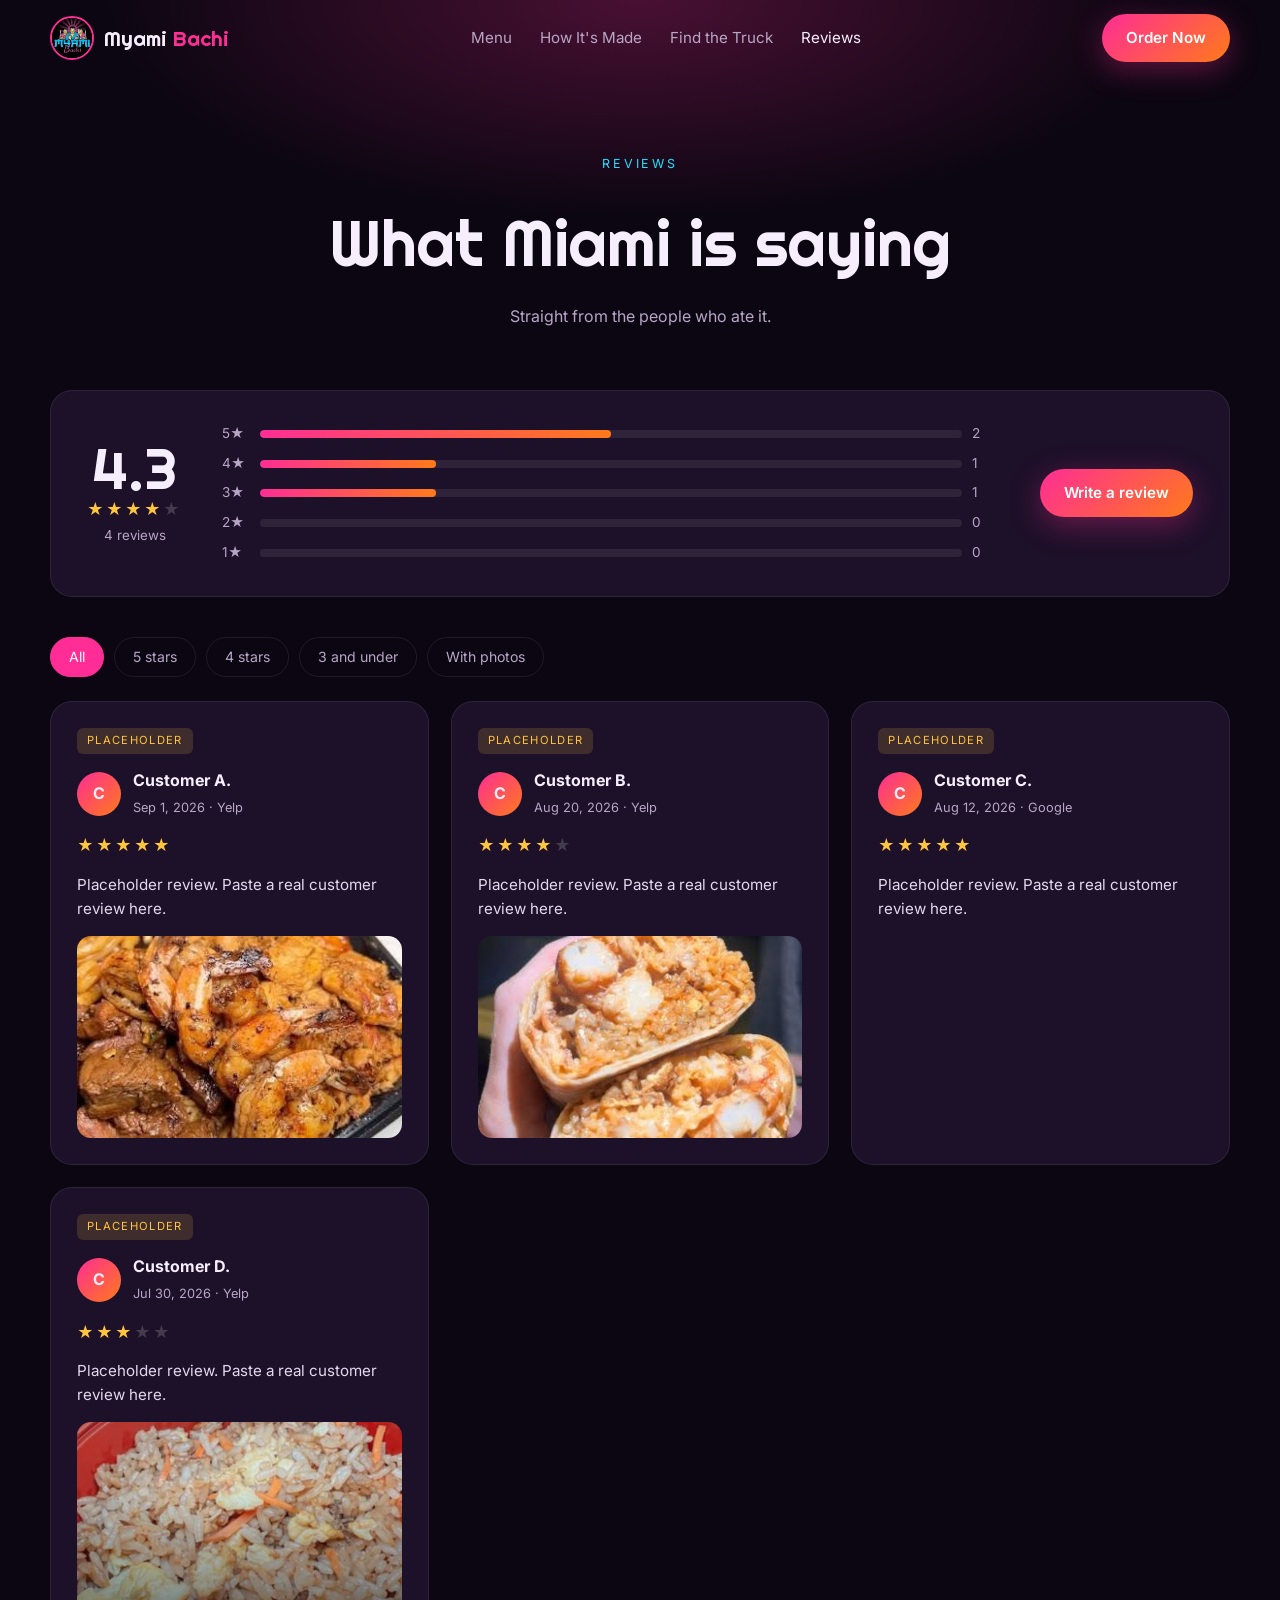
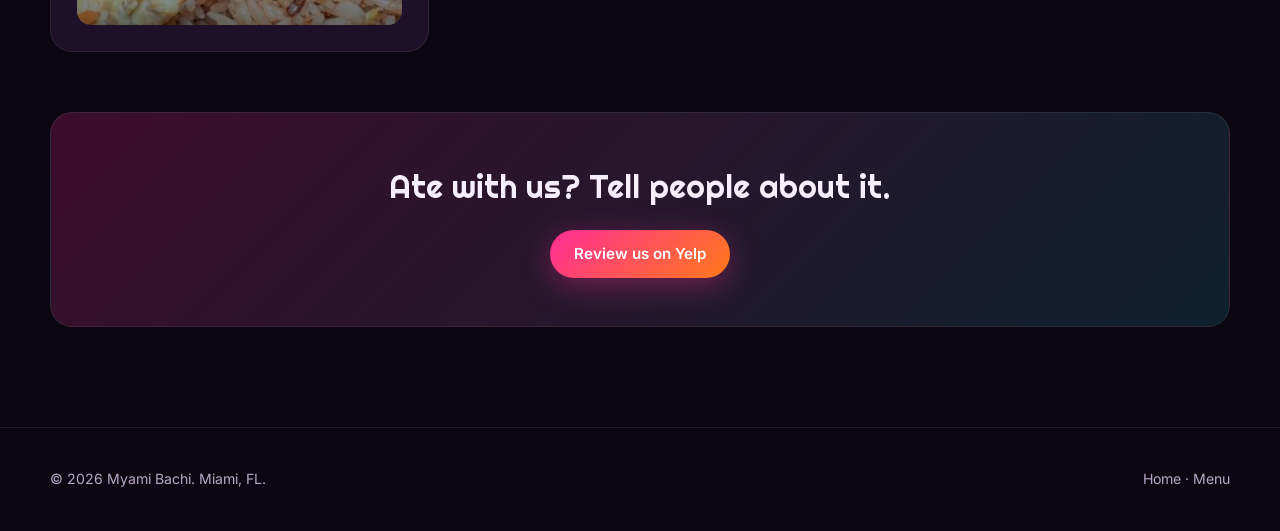
==== reviews.html @ 82b1c6d3 "Add Myami Bachi draft site: 3D hero reel, menu, and reviews page Co-Authored-By: Claude Opus 5.5 <no" ====
<!DOCTYPE html>
<html lang="en">
<head>
  <meta charset="UTF-8">
  <meta name="viewport" content="width=device-width, initial-scale=1.0">
  <title>Reviews | Myami Bachi</title>
  <meta name="description" content="What customers are saying about Myami Bachi, Miami's hibachi food truck.">
  <link rel="icon" href="assets/img/logo.png">
  <link rel="preconnect" href="https://fonts.googleapis.com">
  <link rel="preconnect" href="https://fonts.gstatic.com" crossorigin>
  <link href="https://fonts.googleapis.com/css2?family=Inter:wght@400;600;700&family=Righteous&display=swap" rel="stylesheet">
  <link rel="stylesheet" href="css/styles.css">
</head>
<body>

  <nav class="nav">
    <div class="wrap">
      <a href="index.html" class="brand"><img src="assets/img/logo.png" alt="Myami Bachi logo"><span>Myami <b>Bachi</b></span></a>
      <ul class="nav-links">
        <li><a href="index.html#menu">Menu</a></li>
        <li><a href="index.html#process">How It's Made</a></li>
        <li><a href="index.html#visit">Find the Truck</a></li>
        <li><a href="reviews.html" class="active">Reviews</a></li>
      </ul>
      <a href="index.html#visit" class="btn btn-hot">Order Now</a>
      <button class="menu-toggle" aria-label="Open menu">&#9776;</button>
    </div>
  </nav>

  <header class="page-hero">
    <div class="wrap">
      <span class="eyebrow">Reviews</span>
      <h1>What Miami is saying</h1>
      <p>Straight from the people who ate it.</p>
    </div>
  </header>

  <main class="wrap" style="padding-bottom:100px">
    <div class="summary reveal">
      <div class="score">
        <b id="avg">–</b>
        <div class="stars" id="avgStars"></div>
        <small id="count"></small>
      </div>
      <div class="bars" id="bars"></div>
      <a href="https://www.yelp.com/writeareview/biz/myami-bachi-miami" target="_blank" rel="noopener" class="btn btn-hot">Write a review</a>
    </div>

    <div class="filters" id="filters">
      <button class="chip on" data-f="all">All</button>
      <button class="chip" data-f="5">5 stars</button>
      <button class="chip" data-f="4">4 stars</button>
      <button class="chip" data-f="low">3 and under</button>
      <button class="chip" data-f="photos">With photos</button>
    </div>

    <div class="review-list" id="reviewList"></div>

    <div class="cta-band reveal">
      <h2>Ate with us? Tell people about it.</h2>
      <a href="https://www.yelp.com/biz/myami-bachi-miami" target="_blank" rel="noopener" class="btn btn-hot">Review us on Yelp</a>
    </div>
  </main>

  <footer>
    <div class="wrap">
      <span>&copy; <span id="year"></span> Myami Bachi. Miami, FL.</span>
      <span><a href="index.html">Home</a> &middot; <a href="index.html#menu">Menu</a></span>
    </div>
  </footer>

  <script src="js/reviews.js"></script>
  <script src="js/main.js"></script>
</body>
</html>
---- css/styles.css ----
:root {
  --night: #0c0612;
  --night-2: #170b22;
  --panel: #1d1029;
  --line: rgba(255, 255, 255, 0.08);
  --text: #f6eefc;
  --muted: #b7a6c6;
  --pink: #ff2d95;
  --cyan: #22e1ff;
  --flame: #ff7a1a;
  --gold: #ffc53d;
  --radius: 22px;
  --display: "Righteous", system-ui, sans-serif;
  --body: "Inter", system-ui, sans-serif;
}

* { box-sizing: border-box; margin: 0; padding: 0; }
html { scroll-behavior: smooth; }
body {
  background: var(--night);
  color: var(--text);
  font-family: var(--body);
  line-height: 1.6;
  overflow-x: hidden;
}
img { display: block; max-width: 100%; }
a { color: inherit; text-decoration: none; }

.wrap { width: min(1180px, 100% - 32px); margin-inline: auto; }

/* ---------- Nav ---------- */
.nav {
  position: fixed; inset: 0 0 auto; z-index: 50;
  padding: 14px 0;
  transition: background .3s, backdrop-filter .3s;
}
.nav.scrolled { background: rgba(12, 6, 18, .78); backdrop-filter: blur(14px); border-bottom: 1px solid var(--line); }
.nav .wrap { display: flex; align-items: center; justify-content: space-between; gap: 16px; }
.brand { display: flex; align-items: center; gap: 10px; font-family: var(--display); font-size: 1.3rem; }
.brand img { width: 44px; height: 44px; border-radius: 50%; border: 2px solid var(--pink); }
.brand span b { color: var(--pink); font-weight: 400; }
.nav-links { display: flex; gap: 28px; list-style: none; font-size: .95rem; }
.nav-links a { color: var(--muted); transition: color .2s; }
.nav-links a:hover, .nav-links a.active { color: var(--text); }
.btn {
  display: inline-flex; align-items: center; gap: 8px;
  padding: 12px 24px; border-radius: 999px;
  font-weight: 600; font-size: .95rem; cursor: pointer; border: 0;
  transition: transform .2s, box-shadow .2s;
}
.btn-hot { background: linear-gradient(135deg, var(--pink), var(--flame)); color: #fff; box-shadow: 0 8px 30px rgba(255, 45, 149, .35); }
.btn-hot:hover { transform: translateY(-2px); box-shadow: 0 12px 38px rgba(255, 45, 149, .5); }
.btn-ghost { border: 1.5px solid rgba(255,255,255,.3); color: var(--text); background: transparent; }
.btn-ghost:hover { border-color: var(--cyan); color: var(--cyan); }
.menu-toggle { display: none; background: none; border: 0; color: var(--text); font-size: 1.6rem; cursor: pointer; }

/* ---------- Hero (3D wrapper) ---------- */
.hero {
  position: relative; min-height: 100vh; min-height: 100svh;
  display: grid; align-items: center;
  padding: 110px 0 60px;
  background:
    radial-gradient(60% 60% at 70% 45%, rgba(255, 122, 26, .38), transparent 70%),
    radial-gradient(50% 50% at 20% 80%, rgba(255, 45, 149, .25), transparent 70%),
    linear-gradient(180deg, #1a0a1f, var(--night));
  overflow: hidden;
}
.hero::after { /* retro sun grid floor */
  content: ""; position: absolute; left: -20%; right: -20%; bottom: -10%; height: 40%;
  background:
    repeating-linear-gradient(90deg, rgba(34, 225, 255, .18) 0 1px, transparent 1px 80px),
    repeating-linear-gradient(0deg, rgba(34, 225, 255, .18) 0 1px, transparent 1px 50px);
  transform: perspective(500px) rotateX(62deg);
  mask-image: linear-gradient(to top, #000 10%, transparent);
  pointer-events: none;
}
.hero-grid {
  position: relative; z-index: 2;
  display: grid; grid-template-columns: 1fr 1.15fr auto; gap: 40px; align-items: center;
}
.eyebrow {
  display: inline-block; font-size: .78rem; letter-spacing: .22em; text-transform: uppercase;
  color: var(--cyan); margin-bottom: 18px;
}
.hero h1 {
  font-family: var(--display); font-weight: 400;
  font-size: clamp(2.8rem, 6vw, 5rem); line-height: 1.02;
  text-shadow: 0 0 30px rgba(255, 45, 149, .35);
}
.hero h1 .neon { color: var(--pink); }
.hero p.lede { color: var(--muted); max-width: 420px; margin: 20px 0 32px; font-size: 1.05rem; }
.hero-ctas { display: flex; flex-wrap: wrap; gap: 14px; }

.stage { perspective: 1400px; display: grid; place-items: center; }
.screen {
  position: relative; width: 100%; aspect-ratio: 4 / 5; max-width: 460px;
  border-radius: 34px; padding: 10px;
  background: linear-gradient(145deg, rgba(255,45,149,.9), rgba(255,122,26,.9) 50%, rgba(34,225,255,.9));
  transform-style: preserve-3d;
  transform: rotateY(-14deg) rotateX(6deg);
  transition: transform .25s ease-out;
  box-shadow: 0 50px 90px -20px rgba(0,0,0,.7), 0 0 80px rgba(255, 122, 26, .35);
  animation: float 6s ease-in-out infinite;
}
@keyframes float { 50% { translate: 0 -12px; } }
.screen-inner { position: relative; width: 100%; height: 100%; border-radius: 26px; overflow: hidden; background: #000; }
.screen video, .screen .reel img {
  position: absolute; inset: 0; width: 100%; height: 100%; object-fit: cover;
}
.reel img { opacity: 0; transform: scale(1.12); transition: opacity 1s ease, transform 4s ease; }
.reel img.on { opacity: 1; transform: scale(1); }
.screen-glare {
  position: absolute; inset: 0; border-radius: 26px; pointer-events: none;
  background: linear-gradient(120deg, rgba(255,255,255,.18), transparent 40%);
}
.reel-steps {
  position: absolute; left: 14px; right: 14px; bottom: 14px; z-index: 3;
  display: flex; gap: 8px; transform: translateZ(40px);
}
.reel-steps span {
  flex: 1; text-align: center; padding: 8px 4px; border-radius: 12px;
  font-size: .72rem; letter-spacing: .14em; text-transform: uppercase;
  background: rgba(12, 6, 18, .7); backdrop-filter: blur(6px);
  color: var(--muted); border: 1px solid transparent; transition: all .4s;
}
.reel-steps span.on { color: #fff; border-color: var(--pink); box-shadow: 0 0 18px rgba(255,45,149,.5); }
.badge-3d {
  position: absolute; top: -18px; right: -22px; z-index: 4;
  transform: translateZ(80px);
  background: var(--night); border: 2px solid var(--cyan); color: var(--cyan);
  font-family: var(--display); padding: 10px 16px; border-radius: 16px;
  box-shadow: 0 0 24px rgba(34, 225, 255, .4); font-size: .9rem;
}

/* Side dish pill (from reference layout) */
.pill {
  display: flex; flex-direction: column; gap: 16px; padding: 14px;
  background: rgba(255,255,255,.95); border-radius: 999px;
  box-shadow: 0 20px 50px rgba(0,0,0,.45);
}
.pill button {
  width: 76px; height: 76px; border-radius: 50%; overflow: hidden; border: 3px solid transparent;
  cursor: pointer; padding: 0; transition: transform .25s, border-color .25s;
}
.pill button img { width: 100%; height: 100%; object-fit: cover; }
.pill button.on { border-color: var(--pink); transform: scale(1.14); }

.hero-meta {
  position: relative; z-index: 2; margin-top: 48px;
  display: flex; justify-content: space-between; gap: 24px; flex-wrap: wrap;
  font-size: .78rem; letter-spacing: .18em; text-transform: uppercase; color: var(--muted);
}
.hero-meta strong { display: block; font-family: var(--display); font-weight: 400; font-size: 1.4rem; letter-spacing: 0; color: var(--text); text-transform: none; }

/* ---------- Sections ---------- */
section { padding: 100px 0; }
.section-head { text-align: center; max-width: 640px; margin: 0 auto 56px; }
.section-head h2 { font-family: var(--display); font-weight: 400; font-size: clamp(2rem, 4vw, 3rem); line-height: 1.1; }
.section-head p { color: var(--muted); margin-top: 12px; }

.menu-grid { display: grid; grid-template-columns: repeat(auto-fit, minmax(250px, 1fr)); gap: 24px; }
.dish {
  background: var(--panel); border: 1px solid var(--line); border-radius: var(--radius); overflow: hidden;
  transition: transform .3s, border-color .3s;
}
.dish:hover { transform: translateY(-6px); border-color: rgba(255,45,149,.5); }
.dish img { width: 100%; aspect-ratio: 4 / 3; object-fit: cover; }
.dish-body { padding: 20px 22px 24px; }
.dish h3 { font-family: var(--display); font-weight: 400; font-size: 1.3rem; }
.dish p { color: var(--muted); font-size: .92rem; margin-top: 6px; }
.tag { display: inline-block; margin-top: 14px; font-size: .72rem; letter-spacing: .12em; text-transform: uppercase; color: var(--flame); }

.process { background: var(--night-2); }
.steps { display: grid; grid-template-columns: repeat(3, 1fr); gap: 24px; counter-reset: step; }
.step { position: relative; padding: 32px 26px; border-radius: var(--radius); background: var(--panel); border: 1px solid var(--line); }
.step::before {
  counter-increment: step; content: "0" counter(step);
  font-family: var(--display); font-size: 2.6rem; color: transparent;
  -webkit-text-stroke: 1.5px var(--pink); display: block; margin-bottom: 10px;
}
.step h3 { font-family: var(--display); font-weight: 400; font-size: 1.3rem; }
.step p { color: var(--muted); font-size: .94rem; margin-top: 6px; }

.visit { display: grid; grid-template-columns: 1fr 1fr; gap: 40px; align-items: center; }
.visit-card { padding: 36px; border-radius: var(--radius); background: linear-gradient(145deg, rgba(255,45,149,.15), rgba(255,122,26,.12)); border: 1px solid rgba(255,45,149,.3); }
.visit-card h2 { font-family: var(--display); font-weight: 400; font-size: 2.2rem; }
.visit-card dl { margin-top: 20px; display: grid; gap: 14px; }
.visit-card dt { font-size: .75rem; letter-spacing: .18em; text-transform: uppercase; color: var(--cyan); }
.visit-card dd { font-size: 1.05rem; }
.visit img { border-radius: var(--radius); aspect-ratio: 1; object-fit: cover; width: 100%; }

footer { padding: 40px 0; border-top: 1px solid var(--line); color: var(--muted); font-size: .88rem; }
footer .wrap { display: flex; justify-content: space-between; flex-wrap: wrap; gap: 12px; }

/* ---------- Reviews page ---------- */
.page-hero { padding: 150px 0 60px; text-align: center; background: radial-gradient(60% 80% at 50% 0%, rgba(255,45,149,.25), transparent 70%); }
.page-hero h1 { font-family: var(--display); font-weight: 400; font-size: clamp(2.4rem, 5vw, 4rem); }
.page-hero p { color: var(--muted); margin-top: 10px; }

.summary {
  display: grid; grid-template-columns: auto 1fr auto; gap: 40px; align-items: center;
  padding: 32px 36px; border-radius: var(--radius); background: var(--panel); border: 1px solid var(--line);
}
.score { text-align: center; }
.score b { font-family: var(--display); font-weight: 400; font-size: 3.6rem; line-height: 1; display: block; }
.stars { color: var(--gold); letter-spacing: 2px; }
.stars .off { color: rgba(255,255,255,.18); }
.score small { color: var(--muted); }
.bars { display: grid; gap: 8px; }
.bar { display: grid; grid-template-columns: 28px 1fr 28px; gap: 10px; align-items: center; font-size: .85rem; color: var(--muted); }
.bar i { height: 8px; border-radius: 99px; background: rgba(255,255,255,.08); overflow: hidden; position: relative; }
.bar i::after { content: ""; position: absolute; inset: 0 auto 0 0; width: var(--w, 0%); background: linear-gradient(90deg, var(--pink), var(--flame)); border-radius: inherit; }

.filters { display: flex; gap: 10px; flex-wrap: wrap; margin: 40px 0 24px; }
.chip { padding: 8px 18px; border-radius: 99px; border: 1px solid var(--line); background: transparent; color: var(--muted); cursor: pointer; font: inherit; font-size: .88rem; }
.chip.on { background: var(--pink); border-color: var(--pink); color: #fff; }

.review-list { display: grid; grid-template-columns: repeat(auto-fill, minmax(320px, 1fr)); gap: 22px; }
.review { padding: 26px; border-radius: var(--radius); background: var(--panel); border: 1px solid var(--line); display: flex; flex-direction: column; gap: 14px; }
.review header { display: flex; align-items: center; gap: 12px; }
.avatar { width: 44px; height: 44px; border-radius: 50%; display: grid; place-items: center; font-weight: 700; background: linear-gradient(135deg, var(--pink), var(--flame)); }
.review h3 { font-size: 1rem; }
.review time, .review .src { font-size: .8rem; color: var(--muted); }
.review p { color: #e4d8ee; font-size: .95rem; }
.review img { border-radius: 14px; aspect-ratio: 16 / 10; object-fit: cover; }
.placeholder-flag { align-self: flex-start; font-size: .7rem; letter-spacing: .12em; text-transform: uppercase; padding: 4px 10px; border-radius: 6px; background: rgba(255,197,61,.15); color: var(--gold); }

.cta-band { margin-top: 60px; text-align: center; padding: 48px 24px; border-radius: var(--radius); background: linear-gradient(135deg, rgba(255,45,149,.2), rgba(34,225,255,.12)); border: 1px solid var(--line); }
.cta-band h2 { font-family: var(--display); font-weight: 400; font-size: 2rem; margin-bottom: 18px; }

/* ---------- Reveal ---------- */
.reveal { opacity: 0; transform: translateY(30px); transition: opacity .8s, transform .8s; }
.reveal.in { opacity: 1; transform: none; }

/* ---------- Responsive ---------- */
@media (max-width: 980px) {
  .hero-grid { grid-template-columns: 1fr; text-align: center; }
  .hero p.lede { margin-inline: auto; }
  .hero-ctas { justify-content: center; }
  .pill { flex-direction: row; justify-self: center; }
  .pill button { width: 64px; height: 64px; }
  .screen { max-width: 360px; }
  .steps, .visit { grid-template-columns: 1fr; }
  .summary { grid-template-columns: 1fr; text-align: center; }
}
@media (max-width: 720px) {
  .nav-links { display: none; position: absolute; top: 100%; left: 16px; right: 16px; flex-direction: column; gap: 0; padding: 12px; background: var(--night-2); border: 1px solid var(--line); border-radius: 16px; }
  .nav-links.open { display: flex; }
  .nav-links a { display: block; padding: 10px 12px; }
  .menu-toggle { display: block; }
  .nav .btn { display: none; }
  .badge-3d { right: -6px; }
  .review-list { grid-template-columns: 1fr; }
}
@media (prefers-reduced-motion: reduce) {
  *, *::before, *::after { animation: none !important; transition: none !important; }
}
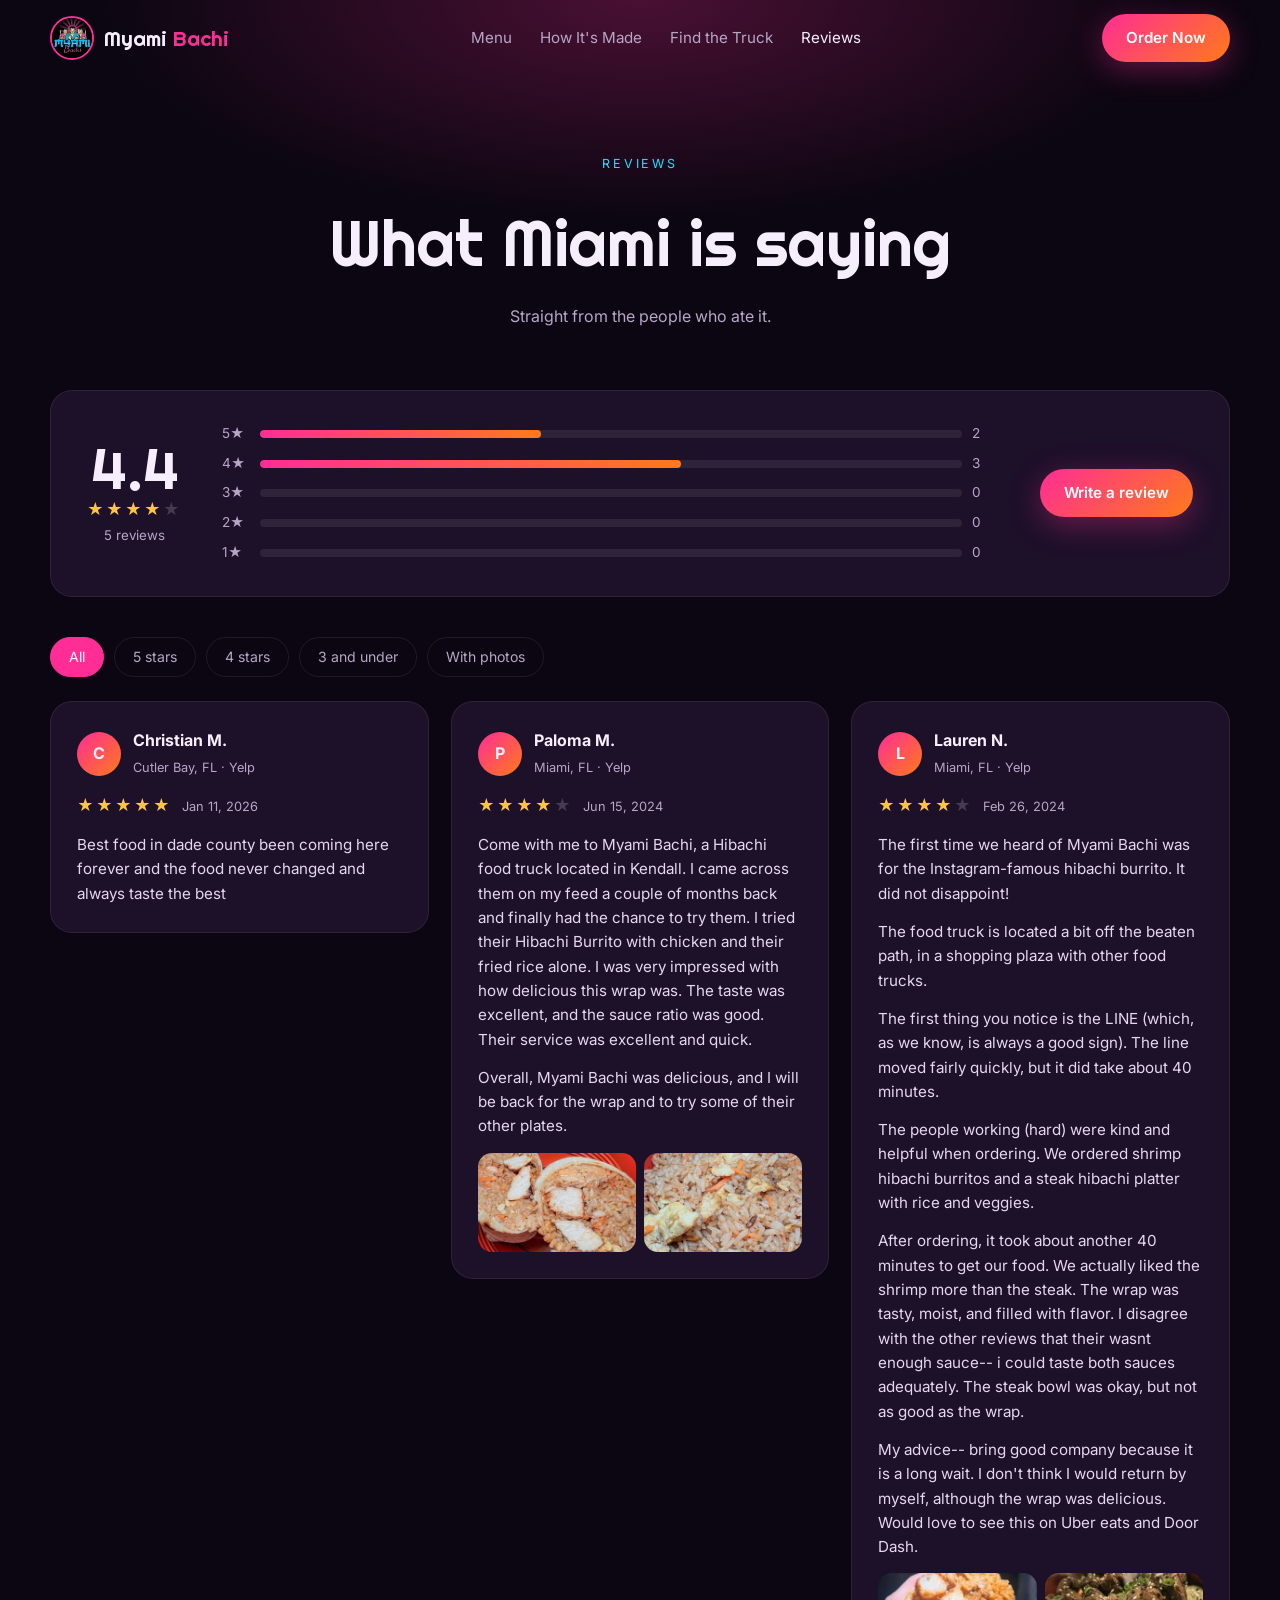
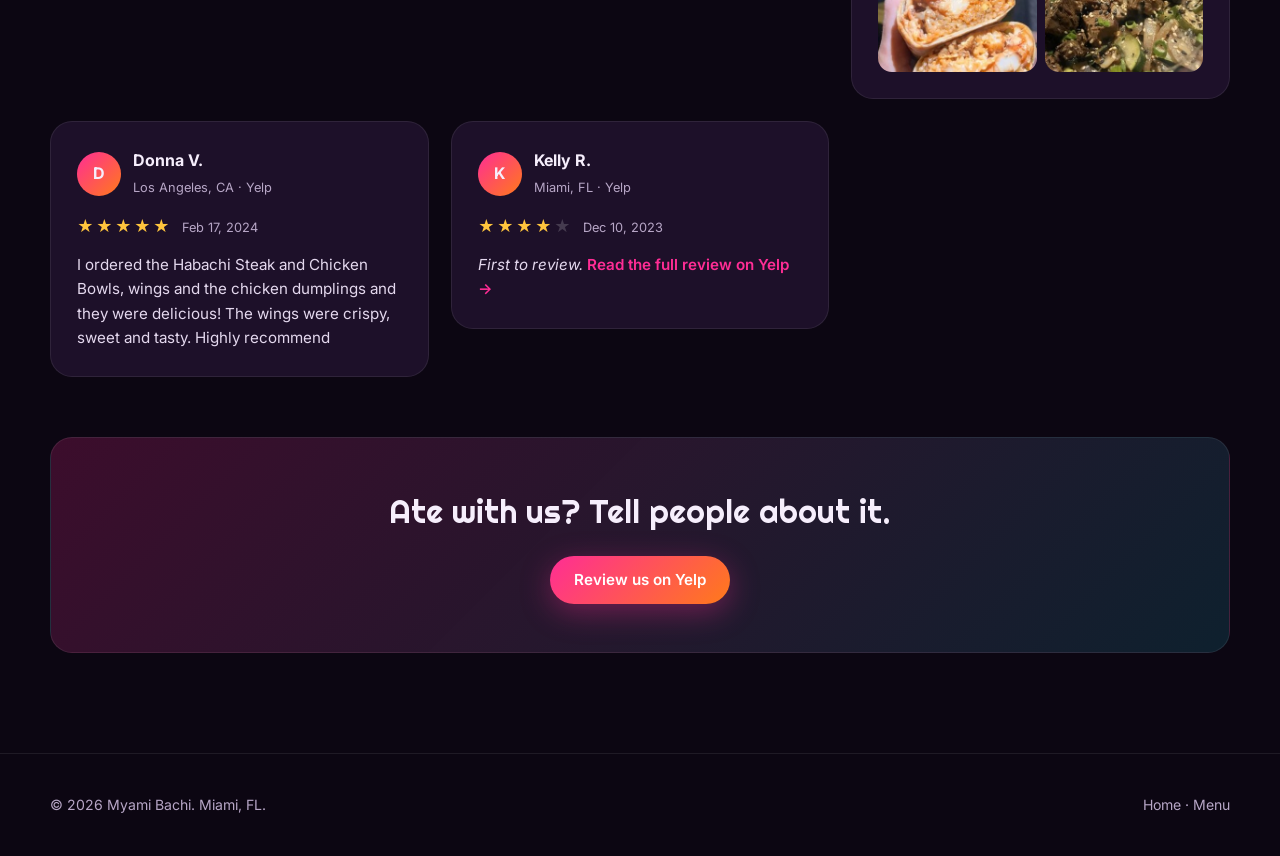
==== commit 38d7be80: "Add real Yelp reviews and a left-to-right reviews carousel on the homepage Co-Authored-By: Claude Op" ====
--- a/reviews.html
+++ b/reviews.html
@@ -69,6 +69,7 @@
     </div>
   </footer>
 
+  <script src="js/reviews-data.js"></script>
   <script src="js/reviews.js"></script>
   <script src="js/main.js"></script>
 </body>
--- a/css/styles.css
+++ b/css/styles.css
@@ -189,6 +189,40 @@
 .visit-card dd { font-size: 1.05rem; }
 .visit img { border-radius: var(--radius); aspect-ratio: 1; object-fit: cover; width: 100%; }
 
+/* Reviews carousel */
+.reviews-strip { overflow: hidden; background: radial-gradient(50% 60% at 50% 55%, rgba(255,45,149,.14), transparent 70%); }
+.marquee {
+  position: relative; padding: 30px 0;
+  mask-image: linear-gradient(90deg, transparent, #000 10%, #000 90%, transparent);
+}
+.marquee-track { display: flex; gap: 24px; width: max-content; will-change: transform; }
+.marquee.static { overflow-x: auto; mask-image: none; padding-inline: 16px; }
+.mq-card {
+  flex: 0 0 316px; display: flex; flex-direction: column; gap: 12px;
+  padding: 22px; border-radius: var(--radius); background: var(--panel); border: 1px solid var(--line);
+  opacity: .55; transform: scale(.94);
+  transition: transform .6s ease, opacity .6s ease, border-color .6s ease, box-shadow .6s ease;
+}
+.mq-card.spot {
+  opacity: 1; transform: scale(1.04); border-color: rgba(255,45,149,.6);
+  box-shadow: 0 20px 60px rgba(255,45,149,.25), 0 0 0 1px rgba(255,45,149,.3);
+}
+.mq-top { display: flex; align-items: center; gap: 12px; }
+.mq-top h3 { font-size: 1rem; }
+.mq-top span, .mq-meta span:last-child { font-size: .8rem; color: var(--muted); }
+.mq-meta .stars { font-size: 1rem; margin-right: 6px; }
+.mq-text { color: #e4d8ee; font-size: .93rem; display: -webkit-box; -webkit-line-clamp: 5; -webkit-box-orient: vertical; overflow: hidden; }
+.mq-empty { color: var(--muted); font-style: italic; }
+.mq-card img { border-radius: 14px; aspect-ratio: 16 / 9; object-fit: cover; }
+.mq-more { margin-top: auto; font-size: .85rem; color: var(--pink); font-weight: 600; }
+.marquee-cta { text-align: center; margin-top: 16px; }
+
+.review-photos { display: grid; grid-template-columns: repeat(auto-fill, minmax(120px, 1fr)); gap: 8px; }
+.review-photos img { aspect-ratio: 4 / 3; }
+.review time { margin-left: 6px; }
+.muted-note { color: var(--muted); font-style: italic; }
+.muted-note a { color: var(--pink); font-style: normal; font-weight: 600; }
+
 footer { padding: 40px 0; border-top: 1px solid var(--line); color: var(--muted); font-size: .88rem; }
 footer .wrap { display: flex; justify-content: space-between; flex-wrap: wrap; gap: 12px; }
 
@@ -215,7 +249,7 @@
 .chip { padding: 8px 18px; border-radius: 99px; border: 1px solid var(--line); background: transparent; color: var(--muted); cursor: pointer; font: inherit; font-size: .88rem; }
 .chip.on { background: var(--pink); border-color: var(--pink); color: #fff; }
 
-.review-list { display: grid; grid-template-columns: repeat(auto-fill, minmax(320px, 1fr)); gap: 22px; }
+.review-list { display: grid; grid-template-columns: repeat(auto-fill, minmax(320px, 1fr)); gap: 22px; align-items: start; }
 .review { padding: 26px; border-radius: var(--radius); background: var(--panel); border: 1px solid var(--line); display: flex; flex-direction: column; gap: 14px; }
 .review header { display: flex; align-items: center; gap: 12px; }
 .avatar { width: 44px; height: 44px; border-radius: 50%; display: grid; place-items: center; font-weight: 700; background: linear-gradient(135deg, var(--pink), var(--flame)); }
@@ -223,7 +257,6 @@
 .review time, .review .src { font-size: .8rem; color: var(--muted); }
 .review p { color: #e4d8ee; font-size: .95rem; }
 .review img { border-radius: 14px; aspect-ratio: 16 / 10; object-fit: cover; }
-.placeholder-flag { align-self: flex-start; font-size: .7rem; letter-spacing: .12em; text-transform: uppercase; padding: 4px 10px; border-radius: 6px; background: rgba(255,197,61,.15); color: var(--gold); }
 
 .cta-band { margin-top: 60px; text-align: center; padding: 48px 24px; border-radius: var(--radius); background: linear-gradient(135deg, rgba(255,45,149,.2), rgba(34,225,255,.12)); border: 1px solid var(--line); }
 .cta-band h2 { font-family: var(--display); font-weight: 400; font-size: 2rem; margin-bottom: 18px; }
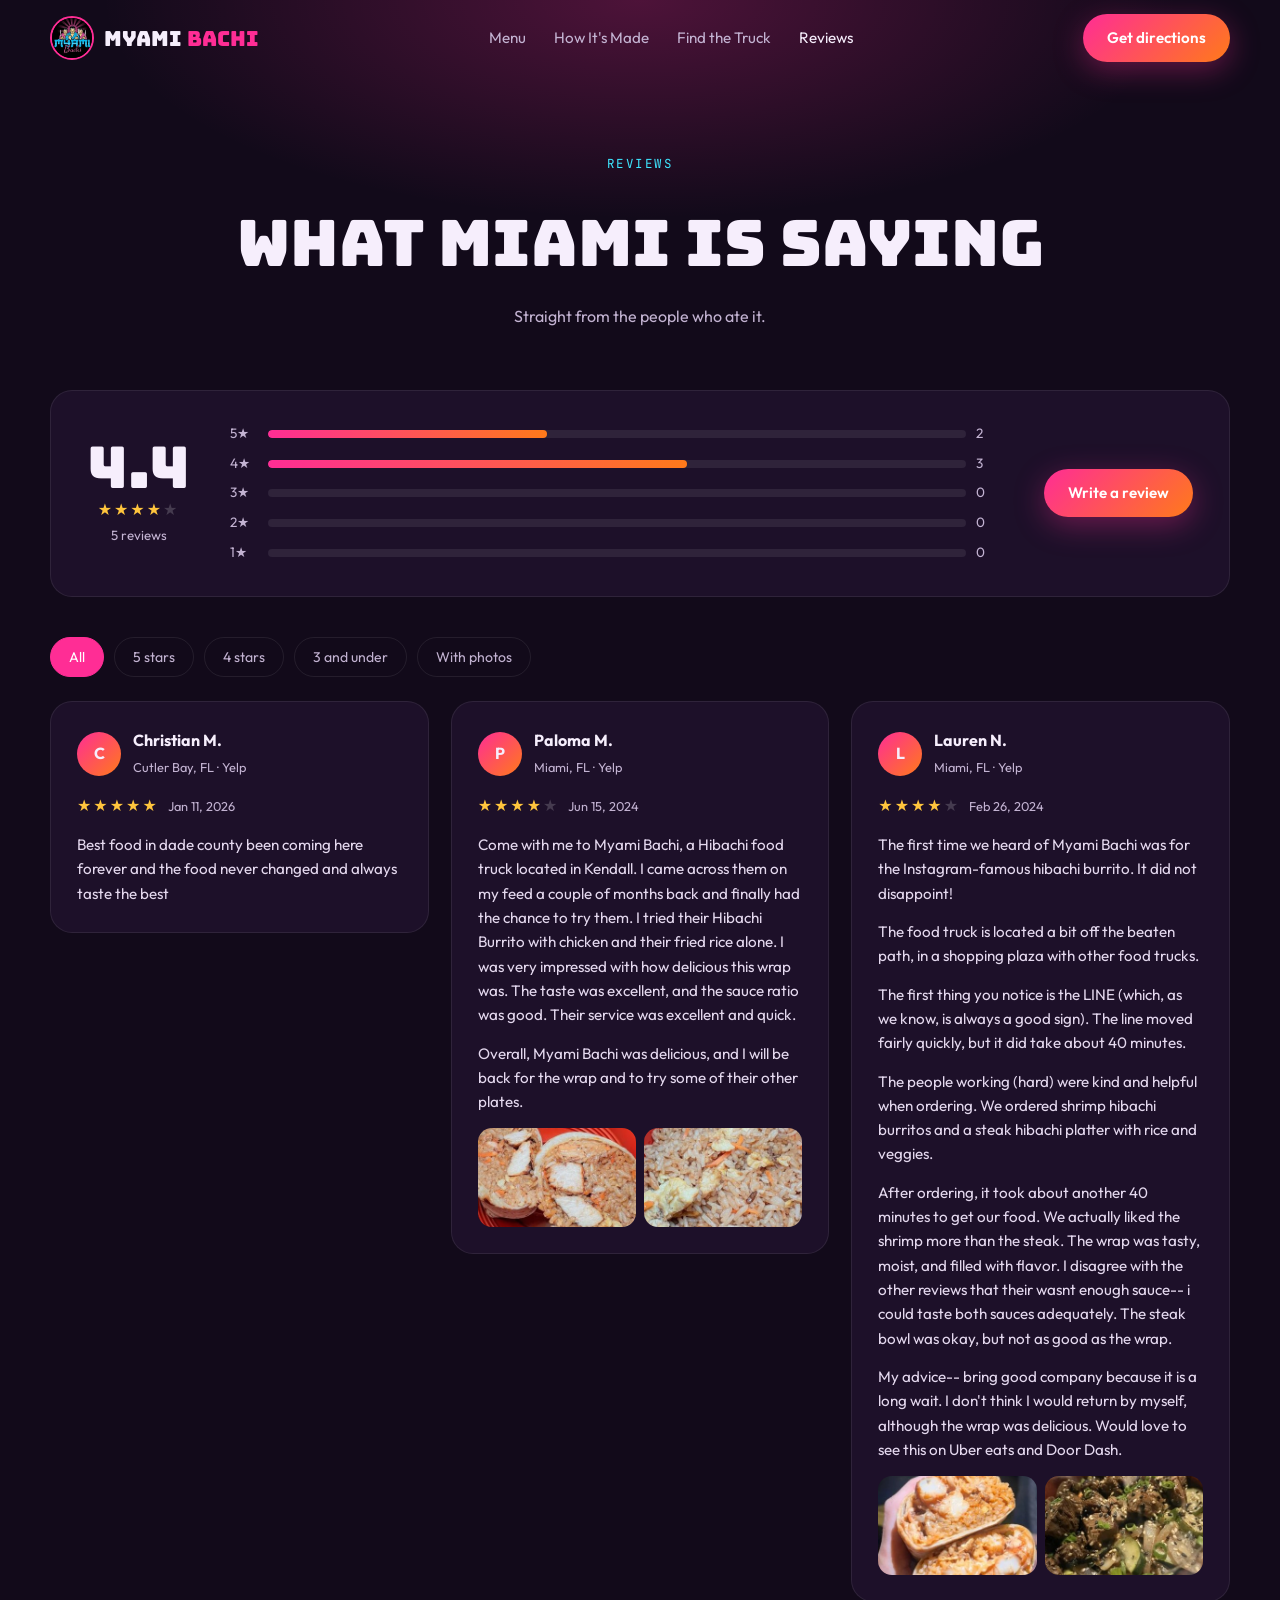
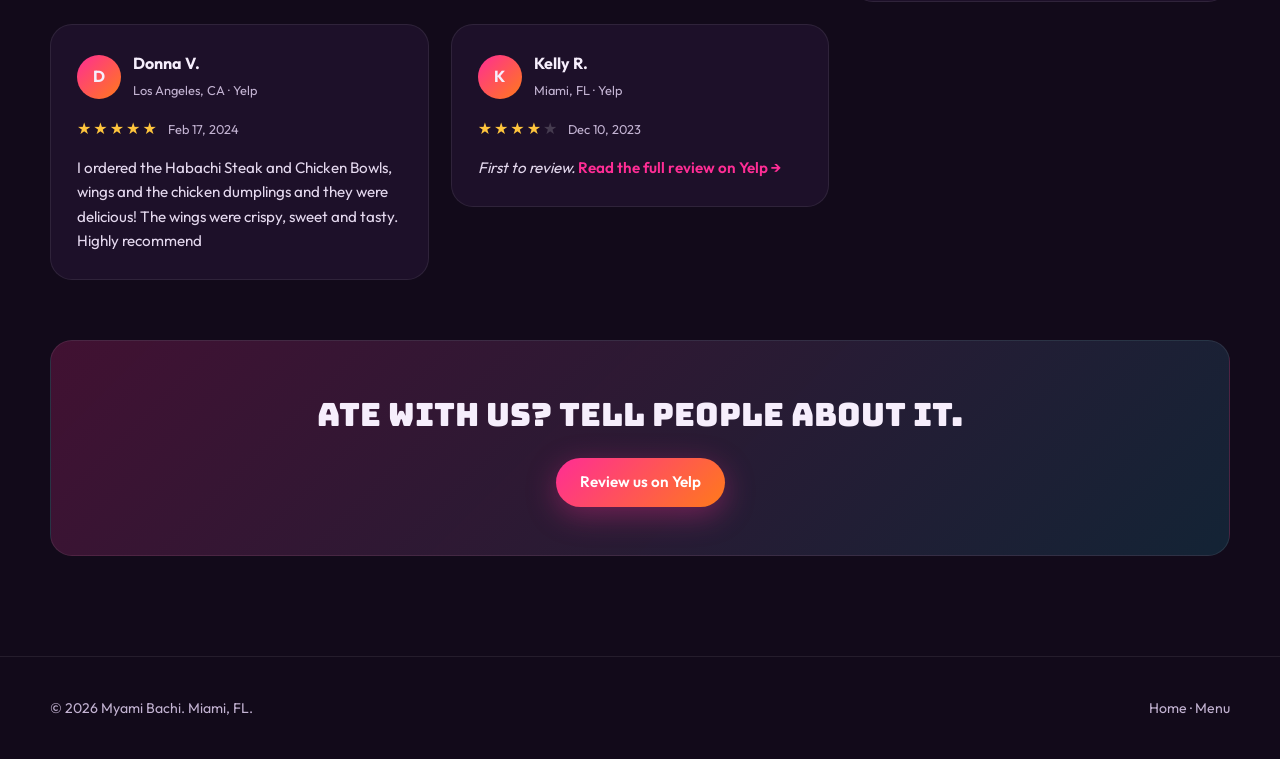
==== commit 611f562a: "Build the scroll-scrubbed hero in a 3D neon frame, plus the line FAQ and step photos The hero film p" ====
--- a/reviews.html
+++ b/reviews.html
@@ -3,12 +3,12 @@
 <head>
   <meta charset="UTF-8">
   <meta name="viewport" content="width=device-width, initial-scale=1.0">
-  <title>Reviews | Myami Bachi</title>
+  <title>Reviews | Myami Bachi (Myamibachi)</title>
   <meta name="description" content="What customers are saying about Myami Bachi, Miami's hibachi food truck.">
   <link rel="icon" href="assets/img/logo.png">
   <link rel="preconnect" href="https://fonts.googleapis.com">
   <link rel="preconnect" href="https://fonts.gstatic.com" crossorigin>
-  <link href="https://fonts.googleapis.com/css2?family=Inter:wght@400;600;700&family=Righteous&display=swap" rel="stylesheet">
+  <link href="https://fonts.googleapis.com/css2?family=Bungee&family=Pacifico&family=Outfit:wght@400;600&family=JetBrains+Mono:wght@500&display=swap" rel="stylesheet">
   <link rel="stylesheet" href="css/styles.css">
 </head>
 <body>
@@ -22,7 +22,7 @@
         <li><a href="index.html#visit">Find the Truck</a></li>
         <li><a href="reviews.html" class="active">Reviews</a></li>
       </ul>
-      <a href="index.html#visit" class="btn btn-hot">Order Now</a>
+      <a href="https://www.google.com/maps/dir/?api=1&amp;destination=12750+SW+128th+St+Miami+FL+33186" target="_blank" rel="noopener" class="btn btn-hot">Get directions</a>
       <button class="menu-toggle" aria-label="Open menu">&#9776;</button>
     </div>
   </nav>
--- a/css/styles.css
+++ b/css/styles.css
@@ -1,17 +1,23 @@
 :root {
-  --night: #0c0612;
+  --night: #120a1a;
   --night-2: #170b22;
   --panel: #1d1029;
   --line: rgba(255, 255, 255, 0.08);
   --text: #f6eefc;
-  --muted: #b7a6c6;
+  --muted: #c3b3d2;
   --pink: #ff2d95;
-  --cyan: #22e1ff;
+  --cyan: #3ee6ff;
   --flame: #ff7a1a;
   --gold: #ffc53d;
   --radius: 22px;
-  --display: "Righteous", system-ui, sans-serif;
-  --body: "Inter", system-ui, sans-serif;
+  --text-2: #c3b3d2;
+  --display: "Bungee", "Arial Black", sans-serif;
+  --script: "Pacifico", cursive;
+  --body: "Outfit", system-ui, sans-serif;
+  --mono: "JetBrains Mono", ui-monospace, monospace;
+  --ease-out: cubic-bezier(.22, 1, .36, 1);
+  --ease-in-out: cubic-bezier(.65, 0, .35, 1);
+  --tshadow: 0 1px 2px rgba(8,4,12,.95), 0 3px 12px rgba(8,4,12,.78), 0 10px 44px rgba(8,4,12,.8);
 }
 
 * { box-sizing: border-box; margin: 0; padding: 0; }
@@ -21,8 +27,11 @@
   color: var(--text);
   font-family: var(--body);
   line-height: 1.6;
-  overflow-x: hidden;
-}
+  overflow-x: hidden; overflow-x: clip;
+}
+html { overflow-x: hidden; overflow-x: clip; }
+:focus-visible { outline: 2px solid var(--pink); outline-offset: 3px; border-radius: 6px; }
+@media (pointer: coarse) { .btn { min-height: 44px; display: inline-flex; align-items: center; justify-content: center; } }
 img { display: block; max-width: 100%; }
 a { color: inherit; text-decoration: none; }
 
@@ -54,105 +63,121 @@
 .btn-ghost:hover { border-color: var(--cyan); color: var(--cyan); }
 .menu-toggle { display: none; background: none; border: 0; color: var(--text); font-size: 1.6rem; cursor: pointer; }
 
-/* ---------- Hero (3D wrapper) ---------- */
-.hero {
-  position: relative; min-height: 100vh; min-height: 100svh;
-  display: grid; align-items: center;
-  padding: 110px 0 60px;
-  background:
-    radial-gradient(60% 60% at 70% 45%, rgba(255, 122, 26, .38), transparent 70%),
-    radial-gradient(50% 50% at 20% 80%, rgba(255, 45, 149, .25), transparent 70%),
-    linear-gradient(180deg, #1a0a1f, var(--night));
-  overflow: hidden;
-}
-.hero::after { /* retro sun grid floor */
-  content: ""; position: absolute; left: -20%; right: -20%; bottom: -10%; height: 40%;
-  background:
-    repeating-linear-gradient(90deg, rgba(34, 225, 255, .18) 0 1px, transparent 1px 80px),
-    repeating-linear-gradient(0deg, rgba(34, 225, 255, .18) 0 1px, transparent 1px 50px);
-  transform: perspective(500px) rotateX(62deg);
-  mask-image: linear-gradient(to top, #000 10%, transparent);
-  pointer-events: none;
-}
-.hero-grid {
-  position: relative; z-index: 2;
-  display: grid; grid-template-columns: 1fr 1.15fr auto; gap: 40px; align-items: center;
-}
-.eyebrow {
-  display: inline-block; font-size: .78rem; letter-spacing: .22em; text-transform: uppercase;
-  color: var(--cyan); margin-bottom: 18px;
-}
-.hero h1 {
-  font-family: var(--display); font-weight: 400;
-  font-size: clamp(2.8rem, 6vw, 5rem); line-height: 1.02;
-  text-shadow: 0 0 30px rgba(255, 45, 149, .35);
-}
-.hero h1 .neon { color: var(--pink); }
-.hero p.lede { color: var(--muted); max-width: 420px; margin: 20px 0 32px; font-size: 1.05rem; }
+/* ---------- Hero: scroll-scrubbed film in the 3D neon frame ---------- */
+.skip { position: absolute; left: -9999px; top: 8px; z-index: 100; padding: 10px 16px; background: var(--pink); color: #fff; border-radius: 10px; }
+.skip:focus { left: 16px; }
+.sr-only { position: absolute; width: 1px; height: 1px; overflow: hidden; clip: rect(0 0 0 0); white-space: nowrap; }
+.mono { font-family: var(--mono); font-size: .78rem; letter-spacing: .16em; text-transform: uppercase; }
+
+.hero-scrub { position: relative; height: 520vh; }
+.stage {
+  position: sticky; top: 0; height: 100vh; height: 100svh; overflow: hidden;
+  perspective: 1400px; background: var(--night);
+}
+.frame3d {
+  position: absolute; inset: 0; overflow: hidden;
+  transform-origin: 60% 50%;
+  transform:
+    translateX(calc((1 - var(--f, 0)) * 10vw))
+    scale(calc(.68 + .32 * var(--f, 0)))
+    rotateY(calc((1 - var(--f, 0)) * -16deg))
+    rotateX(calc((1 - var(--f, 0)) * 5deg));
+  border-radius: calc((1 - var(--f, 0)) * 30px);
+  will-change: transform;
+  box-shadow: 0 60px 120px -30px rgba(0,0,0,.8);
+}
+.frame3d::after { /* neon bezel, fades as the frame flattens */
+  content: ""; position: absolute; inset: 0; border-radius: inherit; pointer-events: none;
+  box-shadow: inset 0 0 0 3px var(--pink), 0 0 0 1px rgba(62,230,255,.5), 0 0 70px rgba(255,45,149,.45);
+  opacity: calc(1 - var(--f, 0));
+}
+.poster, .frame3d video { position: absolute; inset: 0; width: 100%; height: 100%; object-fit: cover; background: center / cover no-repeat var(--night-2); }
+.frame3d video { opacity: 0; transition: opacity .6s var(--ease-out); transform: translateZ(0); }
+.stage.video-ready .frame3d video { opacity: 1; }
+.scrim { position: absolute; inset: 0; pointer-events: none; background: radial-gradient(ellipse 120% 90% at 50% 45%, rgba(10,6,16,0) 35%, rgba(10,6,16,.62) 100%); }
+
+.band {
+  position: absolute; z-index: 3; opacity: 0; visibility: hidden;
+  text-shadow: var(--tshadow); pointer-events: none;
+}
+.band.live { visibility: visible; }
+.band.live .btn { pointer-events: auto; }
+.band .btn { text-shadow: none; }
+.band::before {
+  content: ""; position: absolute; inset: -30% -20%; z-index: -1; pointer-events: none;
+  opacity: calc(.25 + .75 * var(--k, 1));
+  background: radial-gradient(ellipse 74% 62% at 50% 50%, rgba(8,4,12,.66) 0%, rgba(8,4,12,.44) 46%, rgba(8,4,12,0) 76%);
+}
+.band h1, .band h2 { font-family: var(--display); font-weight: 400; line-height: 1.02; letter-spacing: .01em; }
+.band h1 { font-size: clamp(2.6rem, 5.6vw, 5.2rem); max-width: 11ch; }
+.band h2 { font-size: clamp(2.2rem, 4.6vw, 4.4rem); max-width: 14ch; }
+.band .sub { color: var(--text-2); font-size: clamp(1rem, 1.3vw, 1.2rem); margin-top: 16px; max-width: 36ch; }
+.band .kicker { color: var(--cyan); margin-bottom: 18px; }
+
+.band-1 { left: 6vw; top: 50%; translate: 0 -50%; }
+.band-2 { left: 6vw; bottom: 14vh; }
+.band-3 { left: 50%; top: 50%; translate: -50% -50%; text-align: center; }
+.band-3 h2 { max-width: none; white-space: nowrap; }
+.band-4 { left: 50%; top: 14vh; translate: -50% 0; text-align: center; }
+.band-4 h2 { max-width: none; white-space: nowrap; }
+.band-4 .sub { margin-inline: auto; }
+.cta-row { display: flex; gap: 14px; flex-wrap: wrap; margin-top: 26px; }
+.band-4 .cta-row { justify-content: center; }
+
+/* Entrances, all scrubbed off --k and fully reversible */
+.split .w { display: inline-block; white-space: nowrap; }
+.split .c { display: inline-block; }
+.band-1 .c { /* neon flicker-on */
+  --kc: clamp(0, (var(--k, 0) - var(--th, 0)) * 4, 1);
+  opacity: var(--kc);
+}
+.band-1 .sub, .band-1 .kicker { opacity: clamp(0, (var(--k, 0) - .5) * 3, 1); }
+.band-2 .w { /* drift down */
+  --kc: clamp(0, (var(--k, 0) - var(--th, 0)) * 2.8, 1);
+  opacity: var(--kc); transform: translateY(calc((1 - var(--kc)) * -26px));
+}
+.band-2 .sub { opacity: clamp(0, (var(--k, 0) - .6) * 3, 1); }
+.blur-pair { position: relative; display: inline-block; }
+.blur-pair .soft { position: absolute; inset: 0; filter: blur(10px); opacity: calc(1 - var(--k, 0)); }
+.blur-pair .sharp { opacity: var(--k, 0); }
+.band-4 .w { /* word rise into a staged settle */
+  --kc: clamp(0, (var(--k, 0) - var(--th, 0)) * 3, 1);
+  opacity: var(--kc); transform: translateY(calc((1 - var(--kc)) * 28px));
+}
+.band-4 .staged-sub { opacity: clamp(0, (var(--k, 0) - .66) * 4, 1); }
+.band-4 .staged-cta { opacity: clamp(0, (var(--k, 0) - .78) * 5, 1); }
+
+.ring { position: absolute; right: 28px; bottom: 28px; width: 40px; height: 40px; color: var(--pink); z-index: 4; transform: rotate(-90deg); opacity: 0; transition: opacity .4s var(--ease-out); }
+.stage.loading .ring { opacity: 1; }
+.scroll-cue { position: absolute; left: 50%; bottom: 22px; translate: -50% 0; color: var(--text-2); z-index: 4; animation: cue 2.4s var(--ease-in-out) -1.2s infinite; }
+@keyframes cue { 50% { transform: translateY(6px); opacity: .5; } }
+
+.hero-static { display: none; position: relative; min-height: 92svh; align-items: flex-end; padding: 120px 0 56px; overflow: hidden; }
+.hero-static-bg { position: absolute; inset: 0; background: linear-gradient(180deg, rgba(18,10,26,.2) 30%, rgba(18,10,26,.92) 78%), url('../assets/img/hero-poster.jpg') center / cover, url('../assets/img/truck.jpg') center / cover; }
+.hero-static-copy { position: relative; text-shadow: var(--tshadow); }
+.hero-static h1 { font-family: var(--display); font-weight: 400; font-size: clamp(2.4rem, 10vw, 3.6rem); line-height: 1.04; }
+.hero-static .sub { color: var(--text-2); margin-top: 14px; max-width: 36ch; }
+.hero-static .kicker { color: var(--cyan); margin-bottom: 14px; }
+.hero-static .btn { text-shadow: none; }
+
+/* The five static-hero gates. Must match GATES in js/hero.js exactly. */
+@media (max-width: 720px) { .hero-scrub { display: none; } .hero-static { display: flex; } }
+@media (orientation: portrait) and (max-width: 1024px) { .hero-scrub { display: none; } .hero-static { display: flex; } }
+@media (orientation: portrait) and (pointer: coarse) { .hero-scrub { display: none; } .hero-static { display: flex; } }
+@media (orientation: landscape) and (pointer: coarse) and (max-height: 560px) { .hero-scrub { display: none; } .hero-static { display: flex; } }
+@media (prefers-reduced-motion: reduce) { .hero-scrub { display: none; } .hero-static { display: flex; } }
+@media (max-height: 560px) { .scroll-cue, .ring { display: none; } }
+
+/* One environment behind everything: a slow plum-to-pink glow */
+.env { position: fixed; inset: -20%; z-index: -1; pointer-events: none;
+  background: radial-gradient(40% 35% at 30% 30%, rgba(255,45,149,.10), transparent 70%), radial-gradient(35% 30% at 70% 70%, rgba(62,230,255,.07), transparent 70%);
+  animation: envdrift 70s linear -20s infinite alternate; }
+@keyframes envdrift { to { transform: translate3d(6%, -4%, 0) rotate(8deg); } }
+body.paused *, body.paused *::before, body.paused *::after { animation-play-state: paused !important; }
+
+/* ---------- Sections ---------- */
+.eyebrow { display: inline-block; font-family: var(--mono); font-size: .78rem; letter-spacing: .2em; text-transform: uppercase; color: var(--cyan); margin-bottom: 18px; }
 .hero-ctas { display: flex; flex-wrap: wrap; gap: 14px; }
-
-.stage { perspective: 1400px; display: grid; place-items: center; }
-.screen {
-  position: relative; width: 100%; aspect-ratio: 4 / 5; max-width: 460px;
-  border-radius: 34px; padding: 10px;
-  background: linear-gradient(145deg, rgba(255,45,149,.9), rgba(255,122,26,.9) 50%, rgba(34,225,255,.9));
-  transform-style: preserve-3d;
-  transform: rotateY(-14deg) rotateX(6deg);
-  transition: transform .25s ease-out;
-  box-shadow: 0 50px 90px -20px rgba(0,0,0,.7), 0 0 80px rgba(255, 122, 26, .35);
-  animation: float 6s ease-in-out infinite;
-}
-@keyframes float { 50% { translate: 0 -12px; } }
-.screen-inner { position: relative; width: 100%; height: 100%; border-radius: 26px; overflow: hidden; background: #000; }
-.screen video, .screen .reel img {
-  position: absolute; inset: 0; width: 100%; height: 100%; object-fit: cover;
-}
-.reel img { opacity: 0; transform: scale(1.12); transition: opacity 1s ease, transform 4s ease; }
-.reel img.on { opacity: 1; transform: scale(1); }
-.screen-glare {
-  position: absolute; inset: 0; border-radius: 26px; pointer-events: none;
-  background: linear-gradient(120deg, rgba(255,255,255,.18), transparent 40%);
-}
-.reel-steps {
-  position: absolute; left: 14px; right: 14px; bottom: 14px; z-index: 3;
-  display: flex; gap: 8px; transform: translateZ(40px);
-}
-.reel-steps span {
-  flex: 1; text-align: center; padding: 8px 4px; border-radius: 12px;
-  font-size: .72rem; letter-spacing: .14em; text-transform: uppercase;
-  background: rgba(12, 6, 18, .7); backdrop-filter: blur(6px);
-  color: var(--muted); border: 1px solid transparent; transition: all .4s;
-}
-.reel-steps span.on { color: #fff; border-color: var(--pink); box-shadow: 0 0 18px rgba(255,45,149,.5); }
-.badge-3d {
-  position: absolute; top: -18px; right: -22px; z-index: 4;
-  transform: translateZ(80px);
-  background: var(--night); border: 2px solid var(--cyan); color: var(--cyan);
-  font-family: var(--display); padding: 10px 16px; border-radius: 16px;
-  box-shadow: 0 0 24px rgba(34, 225, 255, .4); font-size: .9rem;
-}
-
-/* Side dish pill (from reference layout) */
-.pill {
-  display: flex; flex-direction: column; gap: 16px; padding: 14px;
-  background: rgba(255,255,255,.95); border-radius: 999px;
-  box-shadow: 0 20px 50px rgba(0,0,0,.45);
-}
-.pill button {
-  width: 76px; height: 76px; border-radius: 50%; overflow: hidden; border: 3px solid transparent;
-  cursor: pointer; padding: 0; transition: transform .25s, border-color .25s;
-}
-.pill button img { width: 100%; height: 100%; object-fit: cover; }
-.pill button.on { border-color: var(--pink); transform: scale(1.14); }
-
-.hero-meta {
-  position: relative; z-index: 2; margin-top: 48px;
-  display: flex; justify-content: space-between; gap: 24px; flex-wrap: wrap;
-  font-size: .78rem; letter-spacing: .18em; text-transform: uppercase; color: var(--muted);
-}
-.hero-meta strong { display: block; font-family: var(--display); font-weight: 400; font-size: 1.4rem; letter-spacing: 0; color: var(--text); text-transform: none; }
-
-/* ---------- Sections ---------- */
 section { padding: 100px 0; }
 .section-head { text-align: center; max-width: 640px; margin: 0 auto 56px; }
 .section-head h2 { font-family: var(--display); font-weight: 400; font-size: clamp(2rem, 4vw, 3rem); line-height: 1.1; }
@@ -170,13 +195,29 @@
 .dish p { color: var(--muted); font-size: .92rem; margin-top: 6px; }
 .tag { display: inline-block; margin-top: 14px; font-size: .72rem; letter-spacing: .12em; text-transform: uppercase; color: var(--flame); }
 
+.menu-full {
+  margin-top: 56px; columns: 3 300px; column-gap: 28px;
+}
+.menu-col { break-inside: avoid; margin-bottom: 28px; padding: 24px; border-radius: var(--radius); background: var(--panel); border: 1px solid var(--line); }
+.menu-col h3 { font-family: var(--display); font-weight: 400; font-size: 1.25rem; color: var(--pink); margin-bottom: 12px; }
+.menu-col h3 small, .menu-col li small { display: block; font-family: var(--body); font-size: .78rem; color: var(--muted); }
+.menu-col ul { list-style: none; display: grid; gap: 10px; }
+.menu-col li { display: flex; justify-content: space-between; align-items: baseline; gap: 16px; font-size: .94rem; }
+.menu-col li b { color: var(--text); font-weight: 600; white-space: nowrap; }
+.menu-note { color: var(--muted); font-size: .82rem; text-align: center; max-width: 70ch; margin: 8px auto 0; }
+.addr { text-decoration: underline; text-underline-offset: 3px; }
+.visit img.truck-photo { position: relative; z-index: 1; aspect-ratio: 3 / 4; max-height: 620px; object-position: center 40%; }
+
 .process { background: var(--night-2); }
 .steps { display: grid; grid-template-columns: repeat(3, 1fr); gap: 24px; counter-reset: step; }
-.step { position: relative; padding: 32px 26px; border-radius: var(--radius); background: var(--panel); border: 1px solid var(--line); }
+.step { position: relative; margin: 0; border-radius: var(--radius); background: var(--panel); border: 1px solid var(--line); overflow: hidden; }
+.step img { width: 100%; aspect-ratio: 16 / 10; object-fit: cover; }
+.step figcaption { padding: 24px 26px 28px; }
 .step::before {
   counter-increment: step; content: "0" counter(step);
   font-family: var(--display); font-size: 2.6rem; color: transparent;
-  -webkit-text-stroke: 1.5px var(--pink); display: block; margin-bottom: 10px;
+  -webkit-text-stroke: 1.5px var(--pink); position: absolute; top: 14px; left: 18px; z-index: 1;
+  text-shadow: none;
 }
 .step h3 { font-family: var(--display); font-weight: 400; font-size: 1.3rem; }
 .step p { color: var(--muted); font-size: .94rem; margin-top: 6px; }
@@ -223,6 +264,23 @@
 .muted-note { color: var(--muted); font-style: italic; }
 .muted-note a { color: var(--pink); font-style: normal; font-weight: 600; }
 
+/* The line: FAQ */
+.wait { background: var(--night-2); }
+.wait-grid { display: grid; grid-template-columns: 1fr 1.2fr; gap: 48px; align-items: start; }
+.wait-head h2 { font-family: var(--display); font-weight: 400; font-size: clamp(2rem, 4vw, 3rem); line-height: 1.08; }
+.wait-head p { color: var(--muted); margin-top: 14px; max-width: 44ch; }
+.faq details { border-bottom: 1px solid rgba(255,255,255,.14); padding: 18px 4px; }
+.faq summary { cursor: pointer; font-weight: 600; font-size: 1.05rem; list-style: none; display: flex; justify-content: space-between; gap: 16px; }
+.faq summary::-webkit-details-marker { display: none; }
+.faq summary::after { content: "+"; color: var(--pink); font-family: var(--mono); transition: transform .3s var(--ease-out); }
+.faq details[open] summary::after { transform: rotate(45deg); }
+.faq details p { color: var(--muted); margin-top: 10px; max-width: 60ch; }
+
+.visit { position: relative; }
+.skyline { position: absolute; left: 0; right: 0; bottom: -40px; width: 100%; height: 90px; pointer-events: none; opacity: .5; }
+.skyline path { fill: none; stroke: var(--cyan); stroke-width: 1.5; stroke-dasharray: var(--len, 2000); stroke-dashoffset: var(--len, 2000); transition: stroke-dashoffset 3.2s var(--ease-out); }
+.skyline.drawn path { stroke-dashoffset: 0; }
+
 footer { padding: 40px 0; border-top: 1px solid var(--line); color: var(--muted); font-size: .88rem; }
 footer .wrap { display: flex; justify-content: space-between; flex-wrap: wrap; gap: 12px; }
 
@@ -267,13 +325,7 @@
 
 /* ---------- Responsive ---------- */
 @media (max-width: 980px) {
-  .hero-grid { grid-template-columns: 1fr; text-align: center; }
-  .hero p.lede { margin-inline: auto; }
-  .hero-ctas { justify-content: center; }
-  .pill { flex-direction: row; justify-self: center; }
-  .pill button { width: 64px; height: 64px; }
-  .screen { max-width: 360px; }
-  .steps, .visit { grid-template-columns: 1fr; }
+  .steps, .visit, .wait-grid { grid-template-columns: 1fr; }
   .summary { grid-template-columns: 1fr; text-align: center; }
 }
 @media (max-width: 720px) {
@@ -282,9 +334,10 @@
   .nav-links a { display: block; padding: 10px 12px; }
   .menu-toggle { display: block; }
   .nav .btn { display: none; }
-  .badge-3d { right: -6px; }
   .review-list { grid-template-columns: 1fr; }
 }
 @media (prefers-reduced-motion: reduce) {
-  *, *::before, *::after { animation: none !important; transition: none !important; }
-}
+  *, *::before, *::after { animation: none !important; transition: none !important; transition-delay: 0s !important; }
+  .reveal { opacity: 1; transform: none; }
+  .skyline path { stroke-dashoffset: 0; }
+}
